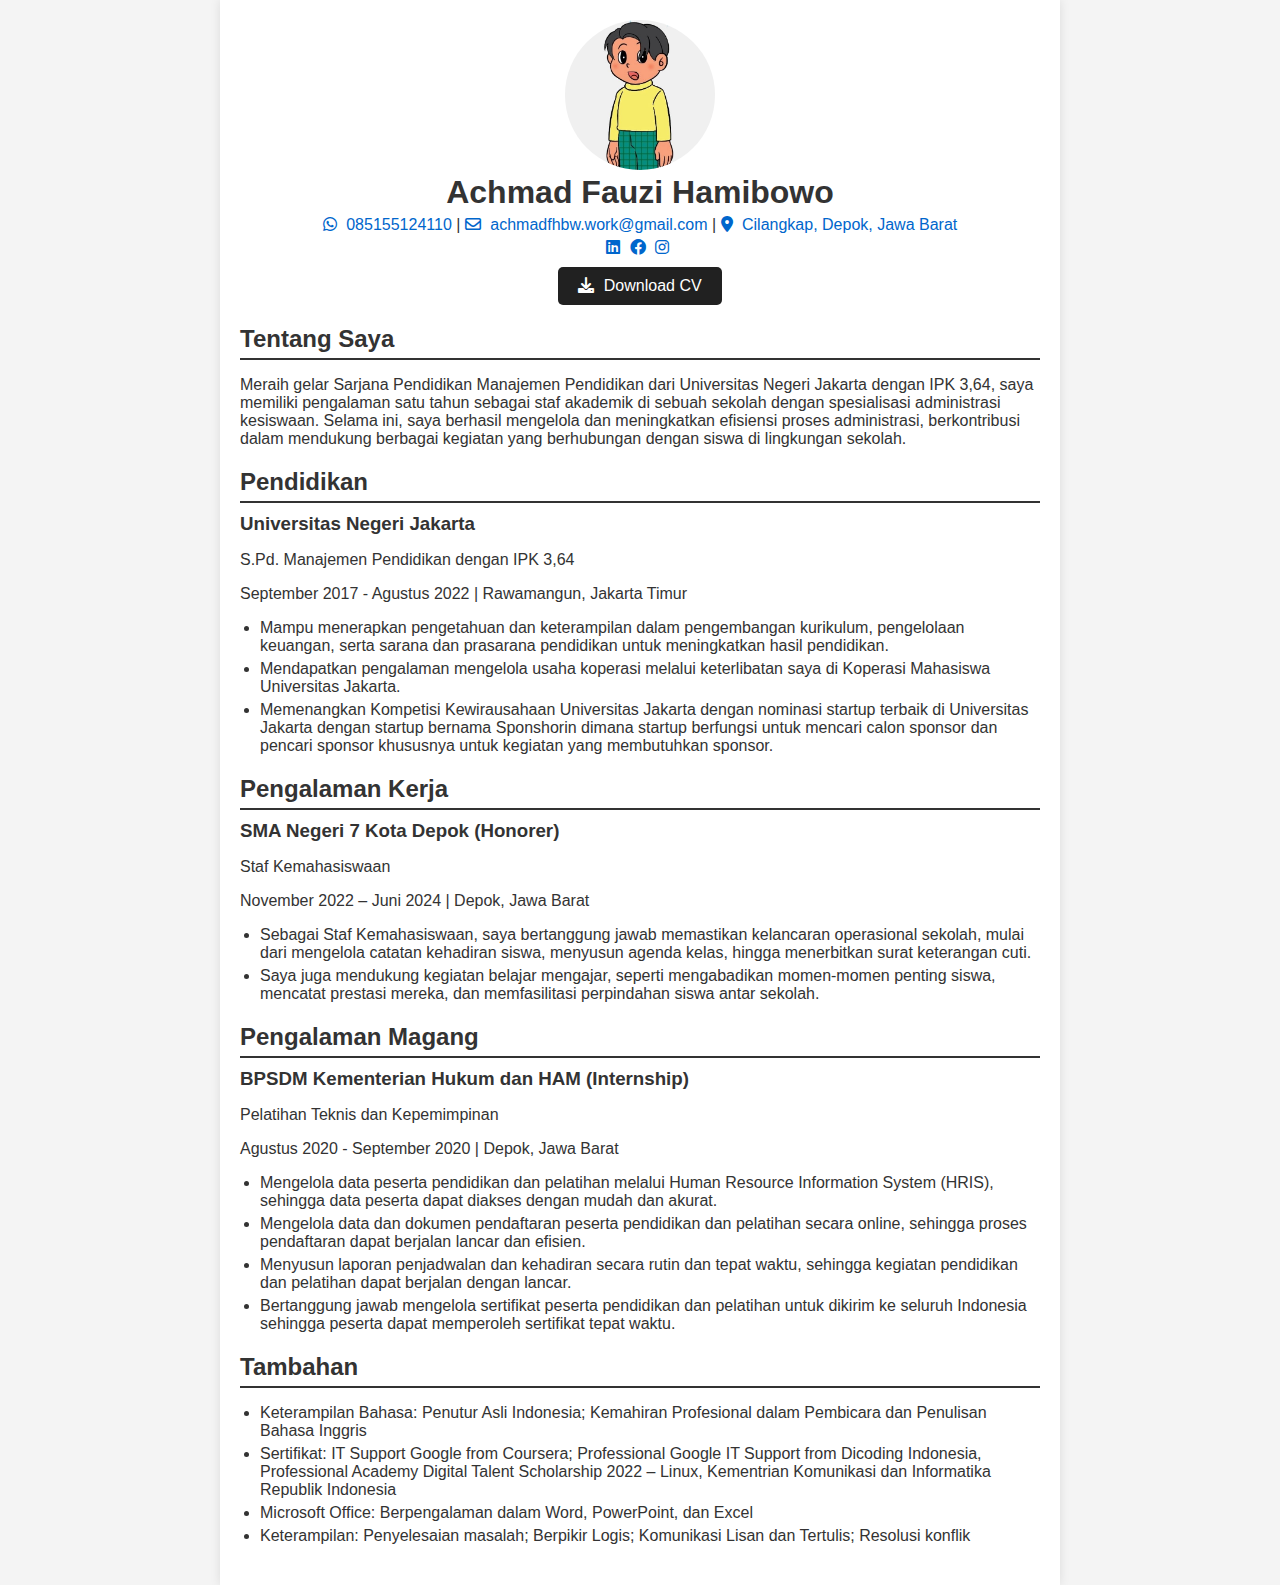
==== index.html @ 6cb98588 "Add files via upload" ====
<!DOCTYPE html>
<html lang="en">
<head>
    <meta charset="UTF-8">
    <meta name="viewport" content="width=device-width, initial-scale=1.0">
    <title>CV Achmad Fauzi Hamibowo</title>
    <link rel="stylesheet" href="styles.css">
    <link rel="stylesheet" href="https://cdnjs.cloudflare.com/ajax/libs/font-awesome/6.0.0-beta3/css/all.min.css">
</head>
<body>
    <div class="container">
        <header class="center-align">
            <img src="img/user.jpg" alt="Foto Profil Achmad Fauzi Hamibowo" class="circle responsive-img profile-img">
            <h1>Achmad Fauzi Hamibowo</h1>
            <p>
                <a href="https://wa.me/6285155124110" aria-label="WhatsApp Number" class="contact-link" target="_blank">
                    <i class="fab fa-whatsapp"></i> 085155124110
                </a>
                |
                <a href="mailto:achmadfhbw.work@gmail.com" aria-label="Email Address" class="contact-link" target="_blank">
                    <i class="far fa-envelope"></i> achmadfhbw.work@gmail.com
                </a>
                |
                <a href="https://www.google.com/maps?q=Cilangkap,Depok,Jawa+Barat" aria-label="Google Maps" class="contact-link" target="_blank">
                    <i class="fas fa-map-marker-alt"></i> Cilangkap, Depok, Jawa Barat
                </a>
            </p>
            <div class="social-media">
                <a href="https://www.linkedin.com/in/achmadfhbw" aria-label="LinkedIn Profile" target="_blank">
                    <i class="fab fa-linkedin fa"></i>
                </a>
                <a href="https://www.facebook.com/achmadfhbw" aria-label="Facebook Profile" target="_blank">
                    <i class="fab fa-facebook fa"></i>
                </a>
                <a href="https://www.instagram.com/achmadfhbw" aria-label="Instagram Profile" target="_blank">
                    <i class="fab fa-instagram fa"></i>
                </a>
            </div>
            <a href="download.html" class="download-cv-button" target="_blank">
                <i class="fas fa-download"></i> Download CV
            </a>
        </header>
        <section class="about justify">
            <h2>Tentang Saya</h2>
            <p>Meraih gelar Sarjana Pendidikan Manajemen Pendidikan dari Universitas Negeri Jakarta dengan IPK 3,64, saya memiliki pengalaman satu tahun sebagai staf akademik di sebuah sekolah dengan spesialisasi administrasi kesiswaan. Selama ini, saya berhasil mengelola dan meningkatkan efisiensi proses administrasi, berkontribusi dalam mendukung berbagai kegiatan yang berhubungan dengan siswa di lingkungan sekolah.</p>
        </section>
        <section class="education justify">
            <h2>Pendidikan</h2>
            <h3>Universitas Negeri Jakarta</h3>
            <p>S.Pd. Manajemen Pendidikan dengan IPK 3,64</p>
            <p>September 2017 - Agustus 2022 | Rawamangun, Jakarta Timur</p>
            <ul>
                <li>Mampu menerapkan pengetahuan dan keterampilan dalam pengembangan kurikulum, pengelolaan keuangan, serta sarana dan prasarana pendidikan untuk meningkatkan hasil pendidikan.</li>
                <li>Mendapatkan pengalaman mengelola usaha koperasi melalui keterlibatan saya di Koperasi Mahasiswa Universitas Jakarta.</li>
                <li>Memenangkan Kompetisi Kewirausahaan Universitas Jakarta dengan nominasi startup terbaik di Universitas Jakarta dengan startup bernama Sponshorin dimana startup berfungsi untuk mencari calon sponsor dan pencari sponsor khususnya untuk kegiatan yang membutuhkan sponsor.</li>
            </ul>
        </section>
        <section class="work-experience justify">
            <h2>Pengalaman Kerja</h2>
            <h3>SMA Negeri 7 Kota Depok (Honorer)</h3>
            <p>Staf Kemahasiswaan</p>
            <p>November 2022 – Juni 2024 | Depok, Jawa Barat</p>
            <ul>
                <li>Sebagai Staf Kemahasiswaan, saya bertanggung jawab memastikan kelancaran operasional sekolah, mulai dari mengelola catatan kehadiran siswa, menyusun agenda kelas, hingga menerbitkan surat keterangan cuti.</li>
                <li>Saya juga mendukung kegiatan belajar mengajar, seperti mengabadikan momen-momen penting siswa, mencatat prestasi mereka, dan memfasilitasi perpindahan siswa antar sekolah.</li>
            </ul>
        </section>
        <section class="internship-experience justify">
            <h2>Pengalaman Magang</h2>
            <h3>BPSDM Kementerian Hukum dan HAM (Internship)</h3>
            <p>Pelatihan Teknis dan Kepemimpinan</p>
            <p>Agustus 2020 - September 2020 | Depok, Jawa Barat</p>
            <ul>
                <li>Mengelola data peserta pendidikan dan pelatihan melalui Human Resource Information System (HRIS), sehingga data peserta dapat diakses dengan mudah dan akurat.</li>
                <li>Mengelola data dan dokumen pendaftaran peserta pendidikan dan pelatihan secara online, sehingga proses pendaftaran dapat berjalan lancar dan efisien.</li>
                <li>Menyusun laporan penjadwalan dan kehadiran secara rutin dan tepat waktu, sehingga kegiatan pendidikan dan pelatihan dapat berjalan dengan lancar.</li>
                <li>Bertanggung jawab mengelola sertifikat peserta pendidikan dan pelatihan untuk dikirim ke seluruh Indonesia sehingga peserta dapat memperoleh sertifikat tepat waktu.</li>
            </ul>
        </section>
        <section class="additional-info justify">
            <h2>Tambahan</h2>
            <ul>
                <li>Keterampilan Bahasa: Penutur Asli Indonesia; Kemahiran Profesional dalam Pembicara dan Penulisan Bahasa Inggris</li>
                <li>Sertifikat: IT Support Google from Coursera; Professional Google IT Support from Dicoding Indonesia, Professional Academy Digital Talent Scholarship 2022 – Linux, Kementrian Komunikasi dan Informatika Republik Indonesia</li>
                <li>Microsoft Office: Berpengalaman dalam Word, PowerPoint, dan Excel</li>
                <li>Keterampilan: Penyelesaian masalah; Berpikir Logis; Komunikasi Lisan dan Tertulis; Resolusi konflik</li>
            </ul>
        </section>
    </div>
    <script src="script.js"></script>
</body>
</html>
---- styles.css ----
body {
    font-family: 'Open Sans', sans-serif;
    background-color: #f4f4f4;
    color: #333;
    margin: 0;
    padding: 0;
}
.container {
    max-width: 800px;
    margin: 0 auto;
    padding: 20px;
    background-color: #fff;
    box-shadow: 0 0 10px rgba(0, 0, 0, 0.1);
}

header {
    text-align: center;
    margin-bottom: 20px;
}

.profile-img {
    width: 150px;
    height: 150px;
    border-radius: 50%;
    object-fit: cover;
    display: inline-block;
}

.download-cv-button {
    display: inline-block;
    margin-top: 10px;
    padding: 10px 20px;
    background-color: #212121;
    color: #fff;
    text-decoration: none;
    border-radius: 5px;
    transition: background-color 0.3s ease;
}

.download-cv-button:hover {
    background-color: #283593;
}

header h1 {
    margin: 0;
    font-size: 2em;
}

header p {
    margin: 5px 0;
}

header a {
    color: #0066cc;
    text-decoration: none;
}

header a:hover {
    text-decoration: underline;
}

header a i {
    margin-right: 5px;
}

section {
    margin-bottom: 20px;
}

section h2 {
    border-bottom: 2px solid #333;
    padding-bottom: 5px;
    margin-bottom: 10px;
}

section h3 {
    margin: 10px 0;
}

ul {
    padding-left: 20px;
}

ul li {
    margin-bottom: 5px;
}
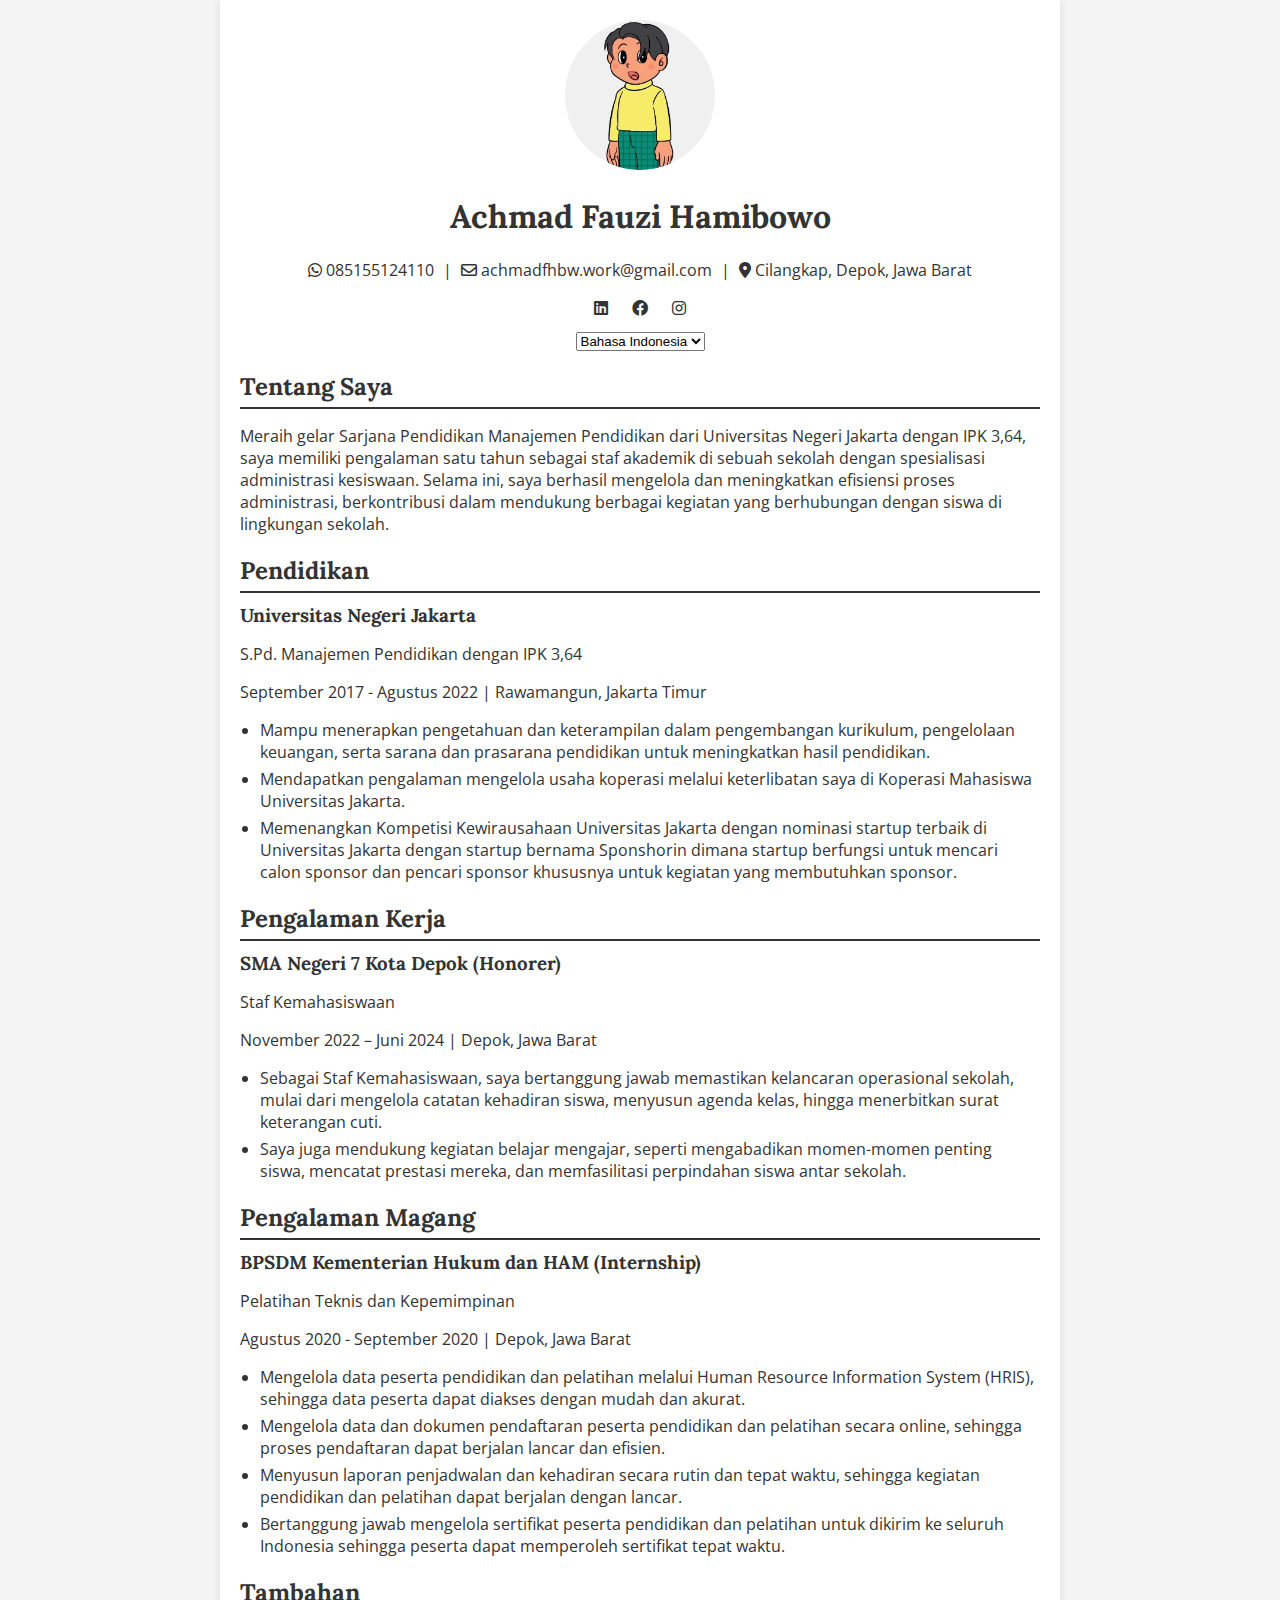
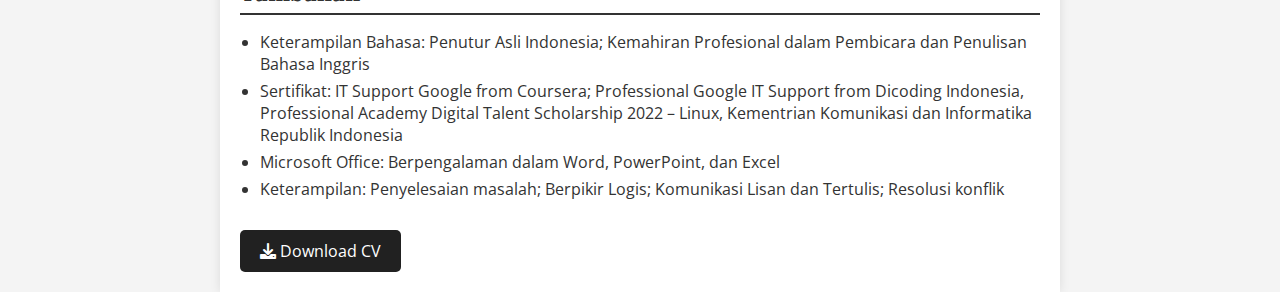
==== commit 2263bcdd: "Add files via upload" ====
--- a/index.html
+++ b/index.html
@@ -1,12 +1,16 @@
 <!DOCTYPE html>
-<html lang="en">
+<html lang="id">
+
 <head>
     <meta charset="UTF-8">
     <meta name="viewport" content="width=device-width, initial-scale=1.0">
     <title>CV Achmad Fauzi Hamibowo</title>
     <link rel="stylesheet" href="styles.css">
     <link rel="stylesheet" href="https://cdnjs.cloudflare.com/ajax/libs/font-awesome/6.0.0-beta3/css/all.min.css">
+    <link rel="stylesheet"
+        href="https://fonts.googleapis.com/css2?family=Lora:wght@400;700&family=Open+Sans:wght@400;600&display=swap">
 </head>
+
 <body>
     <div class="container">
         <header class="center-align">
@@ -17,11 +21,13 @@
                     <i class="fab fa-whatsapp"></i> 085155124110
                 </a>
                 |
-                <a href="mailto:achmadfhbw.work@gmail.com" aria-label="Email Address" class="contact-link" target="_blank">
+                <a href="mailto:achmadfhbw.work@gmail.com" aria-label="Email Address" class="contact-link"
+                    target="_blank">
                     <i class="far fa-envelope"></i> achmadfhbw.work@gmail.com
                 </a>
                 |
-                <a href="https://www.google.com/maps?q=Cilangkap,Depok,Jawa+Barat" aria-label="Google Maps" class="contact-link" target="_blank">
+                <a href="https://www.google.com/maps?q=Cilangkap,Depok,Jawa+Barat" aria-label="Google Maps"
+                    class="contact-link" target="_blank">
                     <i class="fas fa-map-marker-alt"></i> Cilangkap, Depok, Jawa Barat
                 </a>
             </p>
@@ -36,57 +42,87 @@
                     <i class="fab fa-instagram fa"></i>
                 </a>
             </div>
-            <a href="download.html" class="download-cv-button" target="_blank">
-                <i class="fas fa-download"></i> Download CV
-            </a>
+            <div class="language-switcher">
+                <select onchange="changeLanguage(this)">
+                    <option value="index.html" selected>Bahasa Indonesia</option>
+                    <option value="index_en.html">English</option>
+                </select>
+            </div>
         </header>
-        <section class="about justify">
+        <section class="about">
             <h2>Tentang Saya</h2>
-            <p>Meraih gelar Sarjana Pendidikan Manajemen Pendidikan dari Universitas Negeri Jakarta dengan IPK 3,64, saya memiliki pengalaman satu tahun sebagai staf akademik di sebuah sekolah dengan spesialisasi administrasi kesiswaan. Selama ini, saya berhasil mengelola dan meningkatkan efisiensi proses administrasi, berkontribusi dalam mendukung berbagai kegiatan yang berhubungan dengan siswa di lingkungan sekolah.</p>
+            <p>Meraih gelar Sarjana Pendidikan Manajemen Pendidikan dari Universitas Negeri Jakarta dengan IPK 3,64,
+                saya memiliki pengalaman satu tahun sebagai staf akademik di sebuah sekolah dengan spesialisasi
+                administrasi kesiswaan. Selama ini, saya berhasil mengelola dan meningkatkan efisiensi proses
+                administrasi, berkontribusi dalam mendukung berbagai kegiatan yang berhubungan dengan siswa di
+                lingkungan sekolah.</p>
         </section>
-        <section class="education justify">
+        <section class="education">
             <h2>Pendidikan</h2>
             <h3>Universitas Negeri Jakarta</h3>
             <p>S.Pd. Manajemen Pendidikan dengan IPK 3,64</p>
             <p>September 2017 - Agustus 2022 | Rawamangun, Jakarta Timur</p>
             <ul>
-                <li>Mampu menerapkan pengetahuan dan keterampilan dalam pengembangan kurikulum, pengelolaan keuangan, serta sarana dan prasarana pendidikan untuk meningkatkan hasil pendidikan.</li>
-                <li>Mendapatkan pengalaman mengelola usaha koperasi melalui keterlibatan saya di Koperasi Mahasiswa Universitas Jakarta.</li>
-                <li>Memenangkan Kompetisi Kewirausahaan Universitas Jakarta dengan nominasi startup terbaik di Universitas Jakarta dengan startup bernama Sponshorin dimana startup berfungsi untuk mencari calon sponsor dan pencari sponsor khususnya untuk kegiatan yang membutuhkan sponsor.</li>
+                <li>Mampu menerapkan pengetahuan dan keterampilan dalam pengembangan kurikulum, pengelolaan keuangan,
+                    serta sarana dan prasarana pendidikan untuk meningkatkan hasil pendidikan.</li>
+                <li>Mendapatkan pengalaman mengelola usaha koperasi melalui keterlibatan saya di Koperasi Mahasiswa
+                    Universitas Jakarta.</li>
+                <li>Memenangkan Kompetisi Kewirausahaan Universitas Jakarta dengan nominasi startup terbaik di
+                    Universitas Jakarta dengan startup bernama Sponshorin dimana startup berfungsi untuk mencari calon
+                    sponsor dan pencari sponsor khususnya untuk kegiatan yang membutuhkan sponsor.</li>
             </ul>
         </section>
-        <section class="work-experience justify">
+        <section class="work-experience">
             <h2>Pengalaman Kerja</h2>
             <h3>SMA Negeri 7 Kota Depok (Honorer)</h3>
             <p>Staf Kemahasiswaan</p>
             <p>November 2022 – Juni 2024 | Depok, Jawa Barat</p>
             <ul>
-                <li>Sebagai Staf Kemahasiswaan, saya bertanggung jawab memastikan kelancaran operasional sekolah, mulai dari mengelola catatan kehadiran siswa, menyusun agenda kelas, hingga menerbitkan surat keterangan cuti.</li>
-                <li>Saya juga mendukung kegiatan belajar mengajar, seperti mengabadikan momen-momen penting siswa, mencatat prestasi mereka, dan memfasilitasi perpindahan siswa antar sekolah.</li>
+                <li>Sebagai Staf Kemahasiswaan, saya bertanggung jawab memastikan kelancaran operasional sekolah, mulai
+                    dari mengelola catatan kehadiran siswa, menyusun agenda kelas, hingga menerbitkan surat keterangan
+                    cuti.</li>
+                <li>Saya juga mendukung kegiatan belajar mengajar, seperti mengabadikan momen-momen penting siswa,
+                    mencatat prestasi mereka, dan memfasilitasi perpindahan siswa antar sekolah.</li>
             </ul>
         </section>
-        <section class="internship-experience justify">
+        <section class="internship-experience">
             <h2>Pengalaman Magang</h2>
             <h3>BPSDM Kementerian Hukum dan HAM (Internship)</h3>
             <p>Pelatihan Teknis dan Kepemimpinan</p>
             <p>Agustus 2020 - September 2020 | Depok, Jawa Barat</p>
             <ul>
-                <li>Mengelola data peserta pendidikan dan pelatihan melalui Human Resource Information System (HRIS), sehingga data peserta dapat diakses dengan mudah dan akurat.</li>
-                <li>Mengelola data dan dokumen pendaftaran peserta pendidikan dan pelatihan secara online, sehingga proses pendaftaran dapat berjalan lancar dan efisien.</li>
-                <li>Menyusun laporan penjadwalan dan kehadiran secara rutin dan tepat waktu, sehingga kegiatan pendidikan dan pelatihan dapat berjalan dengan lancar.</li>
-                <li>Bertanggung jawab mengelola sertifikat peserta pendidikan dan pelatihan untuk dikirim ke seluruh Indonesia sehingga peserta dapat memperoleh sertifikat tepat waktu.</li>
+                <li>Mengelola data peserta pendidikan dan pelatihan melalui Human Resource Information System (HRIS),
+                    sehingga data peserta dapat diakses dengan mudah dan akurat.</li>
+                <li>Mengelola data dan dokumen pendaftaran peserta pendidikan dan pelatihan secara online, sehingga
+                    proses pendaftaran dapat berjalan lancar dan efisien.</li>
+                <li>Menyusun laporan penjadwalan dan kehadiran secara rutin dan tepat waktu, sehingga kegiatan
+                    pendidikan dan pelatihan dapat berjalan dengan lancar.</li>
+                <li>Bertanggung jawab mengelola sertifikat peserta pendidikan dan pelatihan untuk dikirim ke seluruh
+                    Indonesia sehingga peserta dapat memperoleh sertifikat tepat waktu.</li>
             </ul>
         </section>
-        <section class="additional-info justify">
+        <section class="additional-info">
             <h2>Tambahan</h2>
             <ul>
-                <li>Keterampilan Bahasa: Penutur Asli Indonesia; Kemahiran Profesional dalam Pembicara dan Penulisan Bahasa Inggris</li>
-                <li>Sertifikat: IT Support Google from Coursera; Professional Google IT Support from Dicoding Indonesia, Professional Academy Digital Talent Scholarship 2022 – Linux, Kementrian Komunikasi dan Informatika Republik Indonesia</li>
+                <li>Keterampilan Bahasa: Penutur Asli Indonesia; Kemahiran Profesional dalam Pembicara dan Penulisan
+                    Bahasa Inggris</li>
+                <li>Sertifikat: IT Support Google from Coursera; Professional Google IT Support from Dicoding Indonesia,
+                    Professional Academy Digital Talent Scholarship 2022 – Linux, Kementrian Komunikasi dan Informatika
+                    Republik Indonesia</li>
                 <li>Microsoft Office: Berpengalaman dalam Word, PowerPoint, dan Excel</li>
-                <li>Keterampilan: Penyelesaian masalah; Berpikir Logis; Komunikasi Lisan dan Tertulis; Resolusi konflik</li>
+                <li>Keterampilan: Penyelesaian masalah; Berpikir Logis; Komunikasi Lisan dan Tertulis; Resolusi konflik
+                </li>
             </ul>
         </section>
+        <a href="download.html" class="download-cv-button" target="_blank">
+            <i class="fas fa-download"></i> Download CV
+        </a>
     </div>
-    <script src="script.js"></script>
+    <script>
+        function changeLanguage(select) {
+            window.location.href = select.value;
+        }
+    </script>
 </body>
-</html>
+
+</html>--- a/styles.css
+++ b/styles.css
@@ -1,10 +1,17 @@
 body {
     font-family: 'Open Sans', sans-serif;
+    margin: 0;
+    padding: 0;
     background-color: #f4f4f4;
     color: #333;
-    margin: 0;
-    padding: 0;
 }
+
+h1,
+h2,
+h3 {
+    font-family: 'Lora', serif;
+}
+
 .container {
     max-width: 800px;
     margin: 0 auto;
@@ -13,17 +20,64 @@
     box-shadow: 0 0 10px rgba(0, 0, 0, 0.1);
 }
 
-header {
+.center-align {
     text-align: center;
-    margin-bottom: 20px;
 }
 
 .profile-img {
     width: 150px;
     height: 150px;
     border-radius: 50%;
-    object-fit: cover;
-    display: inline-block;
+    margin: 0 auto;
+}
+
+.contact-link {
+    text-decoration: none;
+    color: #333;
+    margin: 0 5px;
+}
+
+.contact-link:hover {
+    color: #007BFF;
+}
+
+.social-media a {
+    text-decoration: none;
+    color: #333;
+    margin: 0 10px;
+}
+
+.social-media a:hover {
+    color: #007BFF;
+}
+
+.language-switcher {
+    margin-top: 10px;
+    text-align: center;
+}
+
+.language-switcher a {
+    text-decoration: none;
+    color: #333;
+    margin: 0 10px;
+}
+
+.language-switcher a:hover {
+    color: #007BFF;
+}
+
+.flag {
+    width: 24px;
+    height: 24px;
+    margin: 0 5px;
+}
+
+.card {
+    background: #f8f8f8;
+    border: 1px solid #000;
+    padding: 20px;
+    margin: 20px 0;
+    border-radius: 10px;
 }
 
 .download-cv-button {
@@ -35,32 +89,23 @@
     text-decoration: none;
     border-radius: 5px;
     transition: background-color 0.3s ease;
+    justify-content: center;
+    align-items: center;
 }
 
 .download-cv-button:hover {
     background-color: #283593;
 }
 
-header h1 {
-    margin: 0;
-    font-size: 2em;
+h1,
+h2,
+h3 {
+    color: #333;
 }
 
-header p {
-    margin: 5px 0;
-}
-
-header a {
-    color: #0066cc;
-    text-decoration: none;
-}
-
-header a:hover {
-    text-decoration: underline;
-}
-
-header a i {
-    margin-right: 5px;
+h2 {
+    border-bottom: 2px solid #000;
+    padding-bottom: 10px;
 }
 
 section {
@@ -83,4 +128,4 @@
 
 ul li {
     margin-bottom: 5px;
-}
+}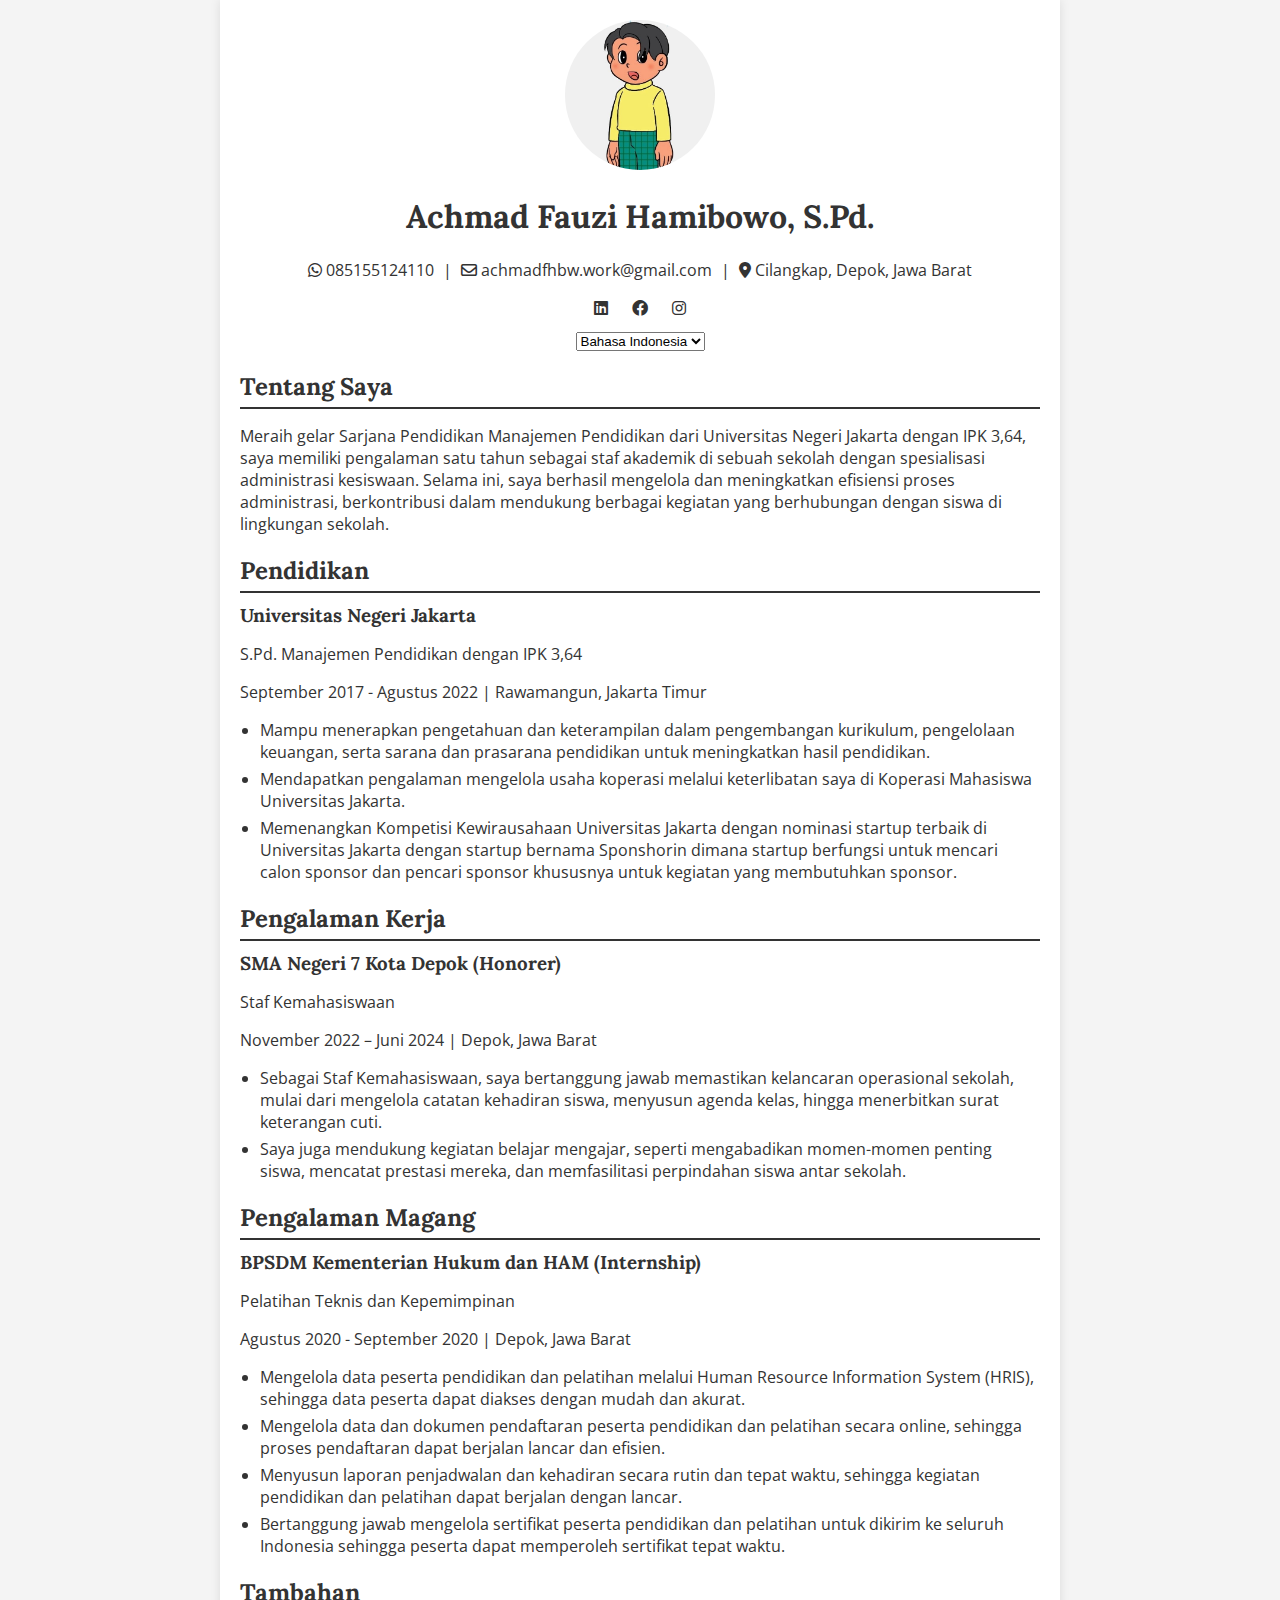
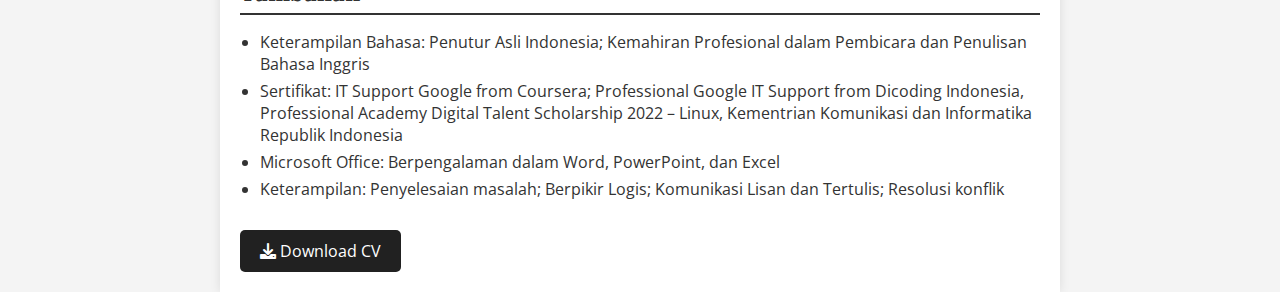
==== commit 6d0a68be: "Add files via upload" ====
--- a/index.html
+++ b/index.html
@@ -15,7 +15,7 @@
     <div class="container">
         <header class="center-align">
             <img src="img/user.jpg" alt="Foto Profil Achmad Fauzi Hamibowo" class="circle responsive-img profile-img">
-            <h1>Achmad Fauzi Hamibowo</h1>
+            <h1>Achmad Fauzi Hamibowo, S.Pd.</h1>
             <p>
                 <a href="https://wa.me/6285155124110" aria-label="WhatsApp Number" class="contact-link" target="_blank">
                     <i class="fab fa-whatsapp"></i> 085155124110
